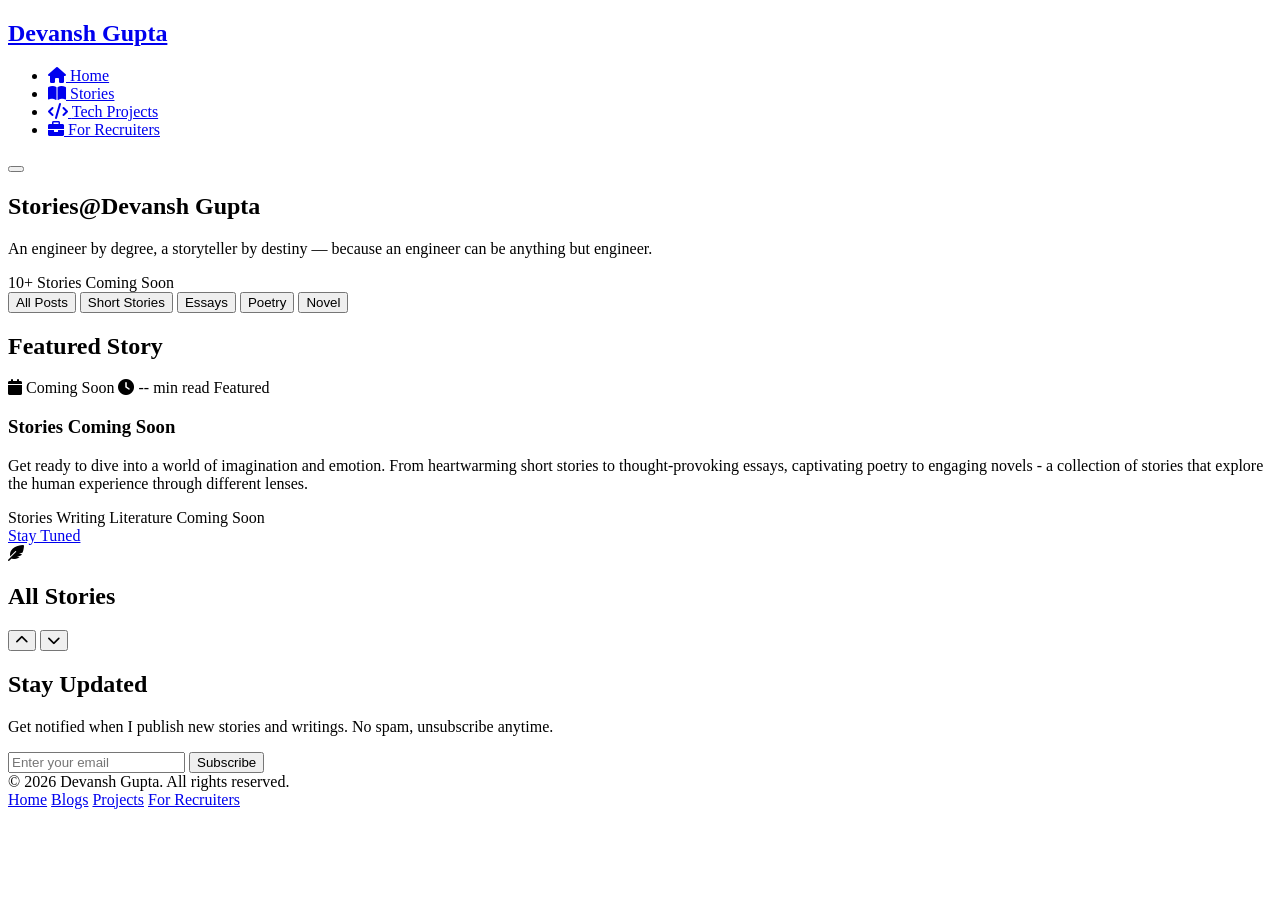
==== blogs.html @ 72671ee0 "Add Expense Tracker project and fix portfolio page bugs" ====
<!DOCTYPE html>
<html lang="en" class="dark">
<head>
    <meta charset="UTF-8" />
    <meta name="viewport" content="width=device-width, initial-scale=1" />
    <!-- EDIT: Change the page title that appears in browser tab -->
    <title>Blogs - Devansh Gupta</title>
    <link rel="stylesheet" href="assests/css/blogs.css" />
    <link
        href="https://cdnjs.cloudflare.com/ajax/libs/font-awesome/6.0.0/css/all.min.css"
        rel="stylesheet"
    />
</head>
<body>
    <!-- ==================== NAVIGATION SECTION ==================== -->
   <!-- ============== NAVIGATION BAR ============== -->
<nav class="navbar" role="navigation" aria-label="Main navigation">
    <div class="nav-container">
        <div class="nav-logo">
            <h2><a href="index.html" aria-label="Devansh Gupta - Go to homepage">Devansh Gupta</a></h2>
        </div>
        
        <ul class="nav-menu" id="nav-menu" role="menubar" aria-hidden="false">
            <li class="nav-item" role="none">
                <a href="index.html" class="nav-link" role="menuitem">
                    <i class="fas fa-home" aria-hidden="true"></i>
                    <span>Home</span>
                </a>
            </li>
            <li class="nav-item" role="none">
                <a href="blogs.html" class="nav-link" role="menuitem">
                    <i class="fas fa-book-open" aria-hidden="true"></i>
                    <span>Stories</span>
                </a>
            </li>
            <li class="nav-item" role="none">
                <a href="tech-projects.html" class="nav-link" role="menuitem">
                    <i class="fas fa-code" aria-hidden="true"></i>
                    <span>Tech Projects</span>
                </a>
            </li>
            <li class="nav-item" role="none">
                <a href="jobs.html" class="nav-link" role="menuitem">
                    <i class="fas fa-briefcase" aria-hidden="true"></i>
                    <span>For Recruiters</span>
                </a>
            </li>
        </ul>
        
        <div class="nav-controls">
            <button class="nav-toggle" id="mobile-menu" aria-label="Toggle mobile menu" aria-expanded="false" aria-controls="nav-menu">
                <span class="bar" aria-hidden="true"></span>
                <span class="bar" aria-hidden="true"></span>
                <span class="bar" aria-hidden="true"></span>
            </button>
        </div>
    </div>
</nav>


    <!-- ==================== HERO SECTION ==================== -->
    <section class="page-hero">
        <div class="container">
            <div class="hero-content">
                <h1 class="page-title">Stories@Devansh Gupta</h1>
                <p class="page-subtitle">
                    An engineer by degree, a storyteller by destiny — because an engineer can be anything but engineer.
                </p>
                <div class="hero-stats">
                    <div class="stat-item">
                        <span class="stat-number">10+</span>
                        <span class="stat-label">Stories Coming Soon</span>
                    </div>
                </div>
            </div>
        </div>
    </section>

    <!-- ==================== BLOG CATEGORIES FILTER ==================== -->
    <section class="blog-categories">
        <div class="container">
            <div class="category-filters">
                <button class="filter-btn active" data-category="all">All Posts</button>
                <button class="filter-btn" data-category="short-stories">Short Stories</button>
                <button class="filter-btn" data-category="essays">Essays</button>
                <button class="filter-btn" data-category="poetry">Poetry</button>
                <button class="filter-btn" data-category="novel">Novel</button>
            </div>
        </div>
    </section>

    <!-- ==================== FEATURED ARTICLE ==================== -->
    <section class="featured-post">
        <div class="container">
            <h2 class="section-title">Featured Story</h2>
            <article class="featured-article">
                <div class="featured-content">
                    <div class="featured-text">
                        <div class="article-meta">
                            <span class="article-date">
                                <i class="fas fa-calendar"></i>
                                Coming Soon
                            </span>
                            <span class="article-read-time">
                                <i class="fas fa-clock"></i>
                                -- min read
                            </span>
                            <span class="article-category featured-category">Featured</span>
                        </div>
                        <h3 class="featured-title">Stories Coming Soon</h3>
                        <p class="featured-excerpt">
                            Get ready to dive into a world of imagination and emotion. From heartwarming 
                            short stories to thought-provoking essays, captivating poetry to engaging novels - 
                            a collection of stories that explore the human experience through different lenses.
                        </p>
                        <div class="article-tags">
                            <span class="tag">Stories</span>
                            <span class="tag">Writing</span>
                            <span class="tag">Literature</span>
                            <span class="tag">Coming Soon</span>
                        </div>
                        <a href="#" class="btn btn-primary">Stay Tuned</a>
                    </div>
                    <div class="featured-image">
                        <div class="image-placeholder">
                            <i class="fas fa-feather-alt"></i>
                        </div>
                    </div>
                </div>
            </article>
        </div>
    </section>

    <!-- ==================== ALL BLOG POSTS GRID WITH SCROLL FUNCTIONALITY ==================== -->
    <section class="all-posts">
        <div class="container">
            <h2 class="section-title">All Stories</h2>
            <div class="blogs-scroll-container" id="blogsScrollContainer">
                <div class="blog-grid">

                    <!--
                    NOTE: Add your custom blog cards here in future,
                    following this boilerplate structure:

                    <article class="blog-card" data-category="CATEGORY_NAME">
                        <div class="blog-image">
                            <div class="image-placeholder">
                                <i class="fas fa-ICON_NAME"></i>
                            </div>
                            <div class="blog-category">
                                <span class="category-badge CATEGORY_NAME_CLASS">Category Display Name</span>
                            </div>
                        </div>
                        <div class="blog-content">
                            <div class="blog-meta">
                                <span class="blog-date">
                                    <i class="fas fa-calendar"></i>
                                    DATE_HERE
                                </span>
                                <span class="blog-read-time">
                                    <i class="fas fa-clock"></i>
                                    READ_TIME_HERE
                                </span>
                            </div>
                            <h3 class="blog-title">BLOG TITLE HERE</h3>
                            <p class="blog-excerpt">
                                Brief description or excerpt of the blog post.
                            </p>
                            <div class="blog-tags">
                                <span class="tag">TAG 1</span>
                                <span class="tag">TAG 2</span>
                                Add more tags as needed
                            </div>
                            <a href="YOUR_BLOG_LINK" class="blog-link">Read More</a>
                        </div>
                    </article>
                    -->

                </div>
            </div>

            <div class="blogs-scroll-indicator">
                <div class="blogs-scroll-progress" id="blogsScrollProgress"></div>
            </div>
            
            <div class="blogs-scroll-controls">
                <button class="blogs-scroll-btn" id="blogsScrollUp" aria-label="Scroll up" title="Scroll Up">
                    <i class="fas fa-chevron-up"></i>
                </button>
                <button class="blogs-scroll-btn" id="blogsScrollDown" aria-label="Scroll down" title="Scroll Down">
                    <i class="fas fa-chevron-down"></i>
                </button>
            </div>

            <div class="load-more-section" style="display: none;">
                <button class="btn btn-secondary load-more-btn">
                    <i class="fas fa-plus"></i>
                    Load More Stories
                </button>
            </div>
        </div>
    </section>

    <!-- ==================== NEWSLETTER SIGNUP ==================== -->
    <section class="newsletter-section">
        <div class="container">
            <div class="newsletter-content">
                <div class="newsletter-text">
                    <h2>Stay Updated</h2>
                    <p>Get notified when I publish new stories and writings. No spam, unsubscribe anytime.</p>
                </div>
                <form class="newsletter-form">
                    <input type="email" placeholder="Enter your email" class="newsletter-input" />
                    <button type="submit" class="btn btn-primary">Subscribe</button>
                </form>
            </div>
        </div>
    </section>

    <!-- ==================== FOOTER ==================== -->
    <footer class="footer">
        <div class="container">
            <div class="footer-content">
                <div class="footer-text">
                    <p>&copy; 2025 Devansh Gupta. All rights reserved.</p>

                </div>
                <div class="footer-links">
                    <a href="index.html">Home</a>
                    <a href="blogs.html">Blogs</a>
                    <a href="tech-projects.html">Projects</a>
                    <a href="jobs.html">For Recruiters</a>
                </div>
            </div>
        </div>
    </footer>

    <!-- JavaScript files - don't edit unless you know what you're doing -->
    <script src="assests/js/script.js"></script>
    <script src="assests/js/blogs.js"></script>
</body>
</html>
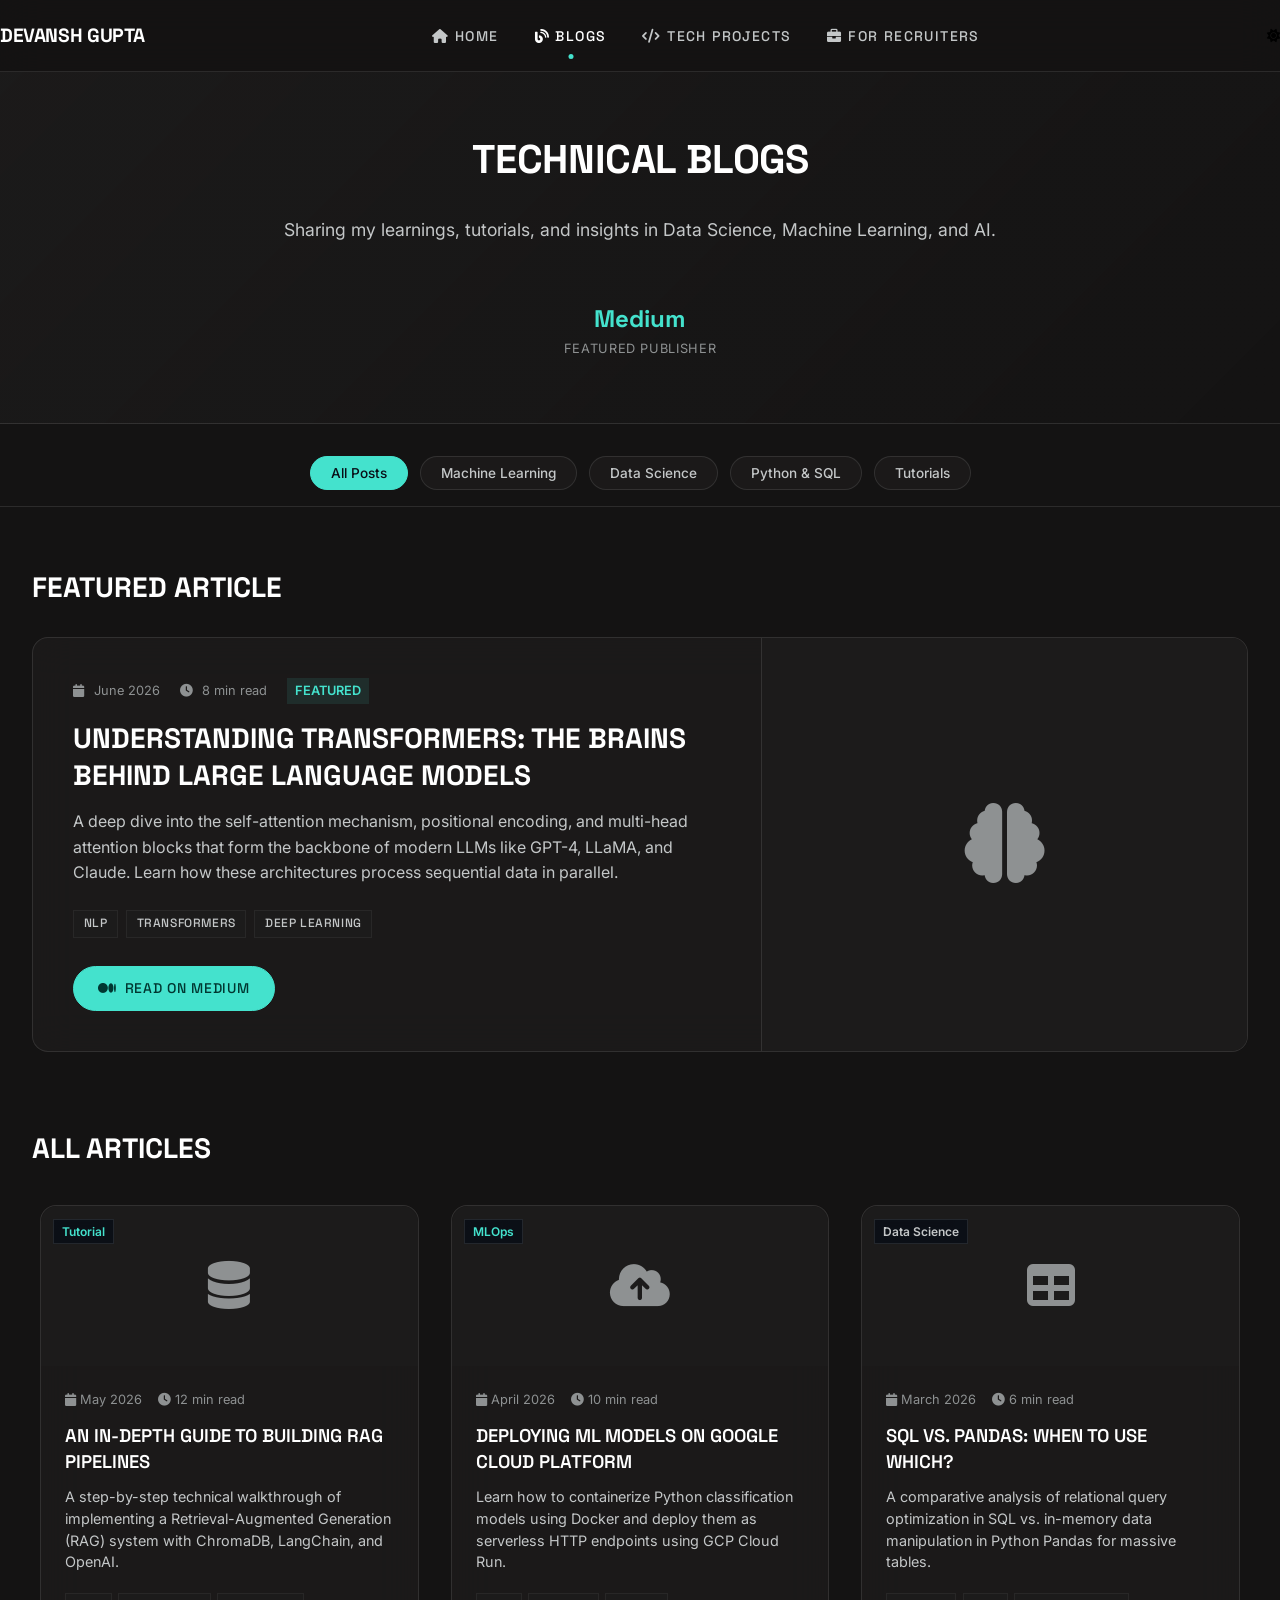
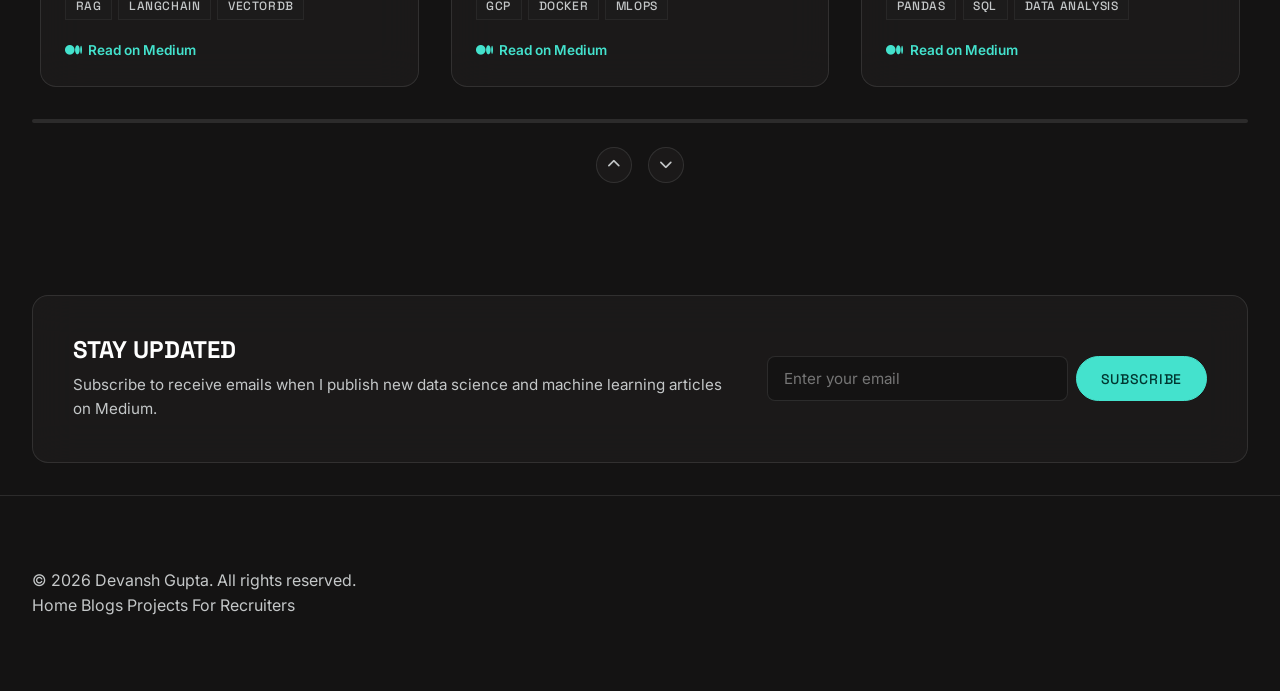
==== commit d8d94c54: "Redesign CSS using Neural Precision design system, highlight hybrid MLE/SDE profile, simplify projec" ====
--- a/blogs.html
+++ b/blogs.html
@@ -3,73 +3,73 @@
 <head>
     <meta charset="UTF-8" />
     <meta name="viewport" content="width=device-width, initial-scale=1" />
-    <!-- EDIT: Change the page title that appears in browser tab -->
     <title>Blogs - Devansh Gupta</title>
+    
+    <!-- Styles -->
+    <link rel="stylesheet" href="assests/css/global.css" />
     <link rel="stylesheet" href="assests/css/blogs.css" />
-    <link
-        href="https://cdnjs.cloudflare.com/ajax/libs/font-awesome/6.0.0/css/all.min.css"
-        rel="stylesheet"
-    />
+    <link href="https://cdnjs.cloudflare.com/ajax/libs/font-awesome/6.0.0/css/all.min.css" rel="stylesheet" />
 </head>
 <body>
     <!-- ==================== NAVIGATION SECTION ==================== -->
-   <!-- ============== NAVIGATION BAR ============== -->
-<nav class="navbar" role="navigation" aria-label="Main navigation">
-    <div class="nav-container">
-        <div class="nav-logo">
-            <h2><a href="index.html" aria-label="Devansh Gupta - Go to homepage">Devansh Gupta</a></h2>
-        </div>
-        
-        <ul class="nav-menu" id="nav-menu" role="menubar" aria-hidden="false">
-            <li class="nav-item" role="none">
-                <a href="index.html" class="nav-link" role="menuitem">
-                    <i class="fas fa-home" aria-hidden="true"></i>
-                    <span>Home</span>
-                </a>
-            </li>
-            <li class="nav-item" role="none">
-                <a href="blogs.html" class="nav-link" role="menuitem">
-                    <i class="fas fa-book-open" aria-hidden="true"></i>
-                    <span>Stories</span>
-                </a>
-            </li>
-            <li class="nav-item" role="none">
-                <a href="tech-projects.html" class="nav-link" role="menuitem">
-                    <i class="fas fa-code" aria-hidden="true"></i>
-                    <span>Tech Projects</span>
-                </a>
-            </li>
-            <li class="nav-item" role="none">
-                <a href="jobs.html" class="nav-link" role="menuitem">
-                    <i class="fas fa-briefcase" aria-hidden="true"></i>
-                    <span>For Recruiters</span>
-                </a>
-            </li>
-        </ul>
-        
-        <div class="nav-controls">
-            <button class="nav-toggle" id="mobile-menu" aria-label="Toggle mobile menu" aria-expanded="false" aria-controls="nav-menu">
-                <span class="bar" aria-hidden="true"></span>
-                <span class="bar" aria-hidden="true"></span>
-                <span class="bar" aria-hidden="true"></span>
-            </button>
-        </div>
-    </div>
-</nav>
-
+    <nav class="navbar" role="navigation" aria-label="Main navigation">
+        <div class="nav-container">
+            <div class="nav-logo">
+                <h2><a href="index.html" aria-label="Devansh Gupta - Go to homepage">Devansh Gupta</a></h2>
+            </div>
+            
+            <ul class="nav-menu" id="nav-menu" role="menubar" aria-hidden="false">
+                <li class="nav-item" role="none">
+                    <a href="index.html" class="nav-link" role="menuitem">
+                        <i class="fas fa-home" aria-hidden="true"></i>
+                        <span>Home</span>
+                    </a>
+                </li>
+                <li class="nav-item" role="none">
+                    <a href="blogs.html" class="nav-link" role="menuitem">
+                        <i class="fas fa-blog" aria-hidden="true"></i>
+                        <span>Blogs</span>
+                    </a>
+                </li>
+                <li class="nav-item" role="none">
+                    <a href="tech-projects.html" class="nav-link" role="menuitem">
+                        <i class="fas fa-code" aria-hidden="true"></i>
+                        <span>Tech Projects</span>
+                    </a>
+                </li>
+                <li class="nav-item" role="none">
+                    <a href="jobs.html" class="nav-link" role="menuitem">
+                        <i class="fas fa-briefcase" aria-hidden="true"></i>
+                        <span>For Recruiters</span>
+                    </a>
+                </li>
+            </ul>
+            
+            <div class="nav-controls">
+                <button class="theme-toggle-btn" aria-label="Toggle theme" title="Toggle Theme">
+                    <i class="fas fa-sun" aria-hidden="true"></i>
+                </button>
+                <button class="nav-toggle" id="mobile-menu" aria-label="Toggle mobile menu" aria-expanded="false" aria-controls="nav-menu">
+                    <span class="bar" aria-hidden="true"></span>
+                    <span class="bar" aria-hidden="true"></span>
+                    <span class="bar" aria-hidden="true"></span>
+                </button>
+            </div>
+        </div>
+    </nav>
 
     <!-- ==================== HERO SECTION ==================== -->
     <section class="page-hero">
         <div class="container">
             <div class="hero-content">
-                <h1 class="page-title">Stories@Devansh Gupta</h1>
+                <h1 class="page-title">Technical Blogs</h1>
                 <p class="page-subtitle">
-                    An engineer by degree, a storyteller by destiny — because an engineer can be anything but engineer.
+                    Sharing my learnings, tutorials, and insights in Data Science, Machine Learning, and AI.
                 </p>
                 <div class="hero-stats">
                     <div class="stat-item">
-                        <span class="stat-number">10+</span>
-                        <span class="stat-label">Stories Coming Soon</span>
+                        <span class="stat-number">Medium</span>
+                        <span class="stat-label">Featured Publisher</span>
                     </div>
                 </div>
             </div>
@@ -81,10 +81,10 @@
         <div class="container">
             <div class="category-filters">
                 <button class="filter-btn active" data-category="all">All Posts</button>
-                <button class="filter-btn" data-category="short-stories">Short Stories</button>
-                <button class="filter-btn" data-category="essays">Essays</button>
-                <button class="filter-btn" data-category="poetry">Poetry</button>
-                <button class="filter-btn" data-category="novel">Novel</button>
+                <button class="filter-btn" data-category="machine-learning">Machine Learning</button>
+                <button class="filter-btn" data-category="data-science">Data Science</button>
+                <button class="filter-btn" data-category="python-sql">Python & SQL</button>
+                <button class="filter-btn" data-category="tutorials">Tutorials</button>
             </div>
         </div>
     </section>
@@ -92,38 +92,39 @@
     <!-- ==================== FEATURED ARTICLE ==================== -->
     <section class="featured-post">
         <div class="container">
-            <h2 class="section-title">Featured Story</h2>
-            <article class="featured-article">
+            <h2 class="section-title">Featured Article</h2>
+            <article class="featured-article card-aesthetic">
                 <div class="featured-content">
                     <div class="featured-text">
                         <div class="article-meta">
                             <span class="article-date">
                                 <i class="fas fa-calendar"></i>
-                                Coming Soon
+                                June 2026
                             </span>
                             <span class="article-read-time">
                                 <i class="fas fa-clock"></i>
-                                -- min read
+                                8 min read
                             </span>
                             <span class="article-category featured-category">Featured</span>
                         </div>
-                        <h3 class="featured-title">Stories Coming Soon</h3>
+                        <h3 class="featured-title">Understanding Transformers: The Brains Behind Large Language Models</h3>
                         <p class="featured-excerpt">
-                            Get ready to dive into a world of imagination and emotion. From heartwarming 
-                            short stories to thought-provoking essays, captivating poetry to engaging novels - 
-                            a collection of stories that explore the human experience through different lenses.
+                            A deep dive into the self-attention mechanism, positional encoding, and multi-head attention blocks that form the backbone of modern LLMs like GPT-4, LLaMA, and Claude. Learn how these architectures process sequential data in parallel.
                         </p>
                         <div class="article-tags">
-                            <span class="tag">Stories</span>
-                            <span class="tag">Writing</span>
-                            <span class="tag">Literature</span>
-                            <span class="tag">Coming Soon</span>
-                        </div>
-                        <a href="#" class="btn btn-primary">Stay Tuned</a>
+                            <span class="tag">NLP</span>
+                            <span class="tag">Transformers</span>
+                            <span class="tag">Deep Learning</span>
+                        </div>
+                        <div class="featured-cta">
+                            <a href="#" class="btn btn-primary" target="_blank" rel="noopener">
+                                <i class="fab fa-medium"></i> Read on Medium
+                            </a>
+                        </div>
                     </div>
                     <div class="featured-image">
                         <div class="image-placeholder">
-                            <i class="fas fa-feather-alt"></i>
+                            <i class="fas fa-brain"></i>
                         </div>
                     </div>
                 </div>
@@ -134,47 +135,118 @@
     <!-- ==================== ALL BLOG POSTS GRID WITH SCROLL FUNCTIONALITY ==================== -->
     <section class="all-posts">
         <div class="container">
-            <h2 class="section-title">All Stories</h2>
+            <h2 class="section-title">All Articles</h2>
+            
             <div class="blogs-scroll-container" id="blogsScrollContainer">
                 <div class="blog-grid">
 
-                    <!--
-                    NOTE: Add your custom blog cards here in future,
-                    following this boilerplate structure:
-
-                    <article class="blog-card" data-category="CATEGORY_NAME">
+                    <!-- Blog Card 1: RAG -->
+                    <article class="blog-card card-aesthetic" data-category="machine-learning tutorials">
                         <div class="blog-image">
                             <div class="image-placeholder">
-                                <i class="fas fa-ICON_NAME"></i>
+                                <i class="fas fa-database"></i>
                             </div>
                             <div class="blog-category">
-                                <span class="category-badge CATEGORY_NAME_CLASS">Category Display Name</span>
+                                <span class="category-badge tutorials">Tutorial</span>
                             </div>
                         </div>
                         <div class="blog-content">
                             <div class="blog-meta">
                                 <span class="blog-date">
                                     <i class="fas fa-calendar"></i>
-                                    DATE_HERE
+                                    May 2026
                                 </span>
                                 <span class="blog-read-time">
                                     <i class="fas fa-clock"></i>
-                                    READ_TIME_HERE
-                                </span>
-                            </div>
-                            <h3 class="blog-title">BLOG TITLE HERE</h3>
+                                    12 min read
+                                </span>
+                            </div>
+                            <h3 class="blog-title">An In-Depth Guide to Building RAG Pipelines</h3>
                             <p class="blog-excerpt">
-                                Brief description or excerpt of the blog post.
+                                A step-by-step technical walkthrough of implementing a Retrieval-Augmented Generation (RAG) system with ChromaDB, LangChain, and OpenAI.
                             </p>
                             <div class="blog-tags">
-                                <span class="tag">TAG 1</span>
-                                <span class="tag">TAG 2</span>
-                                Add more tags as needed
-                            </div>
-                            <a href="YOUR_BLOG_LINK" class="blog-link">Read More</a>
+                                <span class="tag">RAG</span>
+                                <span class="tag">LangChain</span>
+                                <span class="tag">VectorDB</span>
+                            </div>
+                            <a href="#" class="blog-link" target="_blank" rel="noopener">
+                                <i class="fab fa-medium"></i> Read on Medium
+                            </a>
                         </div>
                     </article>
-                    -->
+
+                    <!-- Blog Card 2: GCP Deployment -->
+                    <article class="blog-card card-aesthetic" data-category="tutorials">
+                        <div class="blog-image">
+                            <div class="image-placeholder">
+                                <i class="fas fa-cloud-upload-alt"></i>
+                            </div>
+                            <div class="blog-category">
+                                <span class="category-badge tutorials">MLOps</span>
+                            </div>
+                        </div>
+                        <div class="blog-content">
+                            <div class="blog-meta">
+                                <span class="blog-date">
+                                    <i class="fas fa-calendar"></i>
+                                    April 2026
+                                </span>
+                                <span class="blog-read-time">
+                                    <i class="fas fa-clock"></i>
+                                    10 min read
+                                </span>
+                            </div>
+                            <h3 class="blog-title">Deploying ML Models on Google Cloud Platform</h3>
+                            <p class="blog-excerpt">
+                                Learn how to containerize Python classification models using Docker and deploy them as serverless HTTP endpoints using GCP Cloud Run.
+                            </p>
+                            <div class="blog-tags">
+                                <span class="tag">GCP</span>
+                                <span class="tag">Docker</span>
+                                <span class="tag">MLOps</span>
+                            </div>
+                            <a href="#" class="blog-link" target="_blank" rel="noopener">
+                                <i class="fab fa-medium"></i> Read on Medium
+                            </a>
+                        </div>
+                    </article>
+
+                    <!-- Blog Card 3: Pandas & SQL -->
+                    <article class="blog-card card-aesthetic" data-category="data-science python-sql">
+                        <div class="blog-image">
+                            <div class="image-placeholder">
+                                <i class="fas fa-table"></i>
+                            </div>
+                            <div class="blog-category">
+                                <span class="category-badge data-science">Data Science</span>
+                            </div>
+                        </div>
+                        <div class="blog-content">
+                            <div class="blog-meta">
+                                <span class="blog-date">
+                                    <i class="fas fa-calendar"></i>
+                                    March 2026
+                                </span>
+                                <span class="blog-read-time">
+                                    <i class="fas fa-clock"></i>
+                                    6 min read
+                                </span>
+                            </div>
+                            <h3 class="blog-title">SQL vs. Pandas: When to Use Which?</h3>
+                            <p class="blog-excerpt">
+                                A comparative analysis of relational query optimization in SQL vs. in-memory data manipulation in Python Pandas for massive tables.
+                            </p>
+                            <div class="blog-tags">
+                                <span class="tag">Pandas</span>
+                                <span class="tag">SQL</span>
+                                <span class="tag">Data Analysis</span>
+                            </div>
+                            <a href="#" class="blog-link" target="_blank" rel="noopener">
+                                <i class="fab fa-medium"></i> Read on Medium
+                            </a>
+                        </div>
+                    </article>
 
                 </div>
             </div>
@@ -191,26 +263,19 @@
                     <i class="fas fa-chevron-down"></i>
                 </button>
             </div>
-
-            <div class="load-more-section" style="display: none;">
-                <button class="btn btn-secondary load-more-btn">
-                    <i class="fas fa-plus"></i>
-                    Load More Stories
-                </button>
-            </div>
         </div>
     </section>
 
     <!-- ==================== NEWSLETTER SIGNUP ==================== -->
     <section class="newsletter-section">
         <div class="container">
-            <div class="newsletter-content">
+            <div class="newsletter-content card-aesthetic">
                 <div class="newsletter-text">
                     <h2>Stay Updated</h2>
-                    <p>Get notified when I publish new stories and writings. No spam, unsubscribe anytime.</p>
+                    <p>Subscribe to receive emails when I publish new data science and machine learning articles on Medium.</p>
                 </div>
                 <form class="newsletter-form">
-                    <input type="email" placeholder="Enter your email" class="newsletter-input" />
+                    <input type="email" placeholder="Enter your email" class="newsletter-input" required />
                     <button type="submit" class="btn btn-primary">Subscribe</button>
                 </form>
             </div>
@@ -223,7 +288,6 @@
             <div class="footer-content">
                 <div class="footer-text">
                     <p>&copy; 2025 Devansh Gupta. All rights reserved.</p>
-
                 </div>
                 <div class="footer-links">
                     <a href="index.html">Home</a>
@@ -235,7 +299,7 @@
         </div>
     </footer>
 
-    <!-- JavaScript files - don't edit unless you know what you're doing -->
+    <!-- Scripts -->
     <script src="assests/js/script.js"></script>
     <script src="assests/js/blogs.js"></script>
 </body>
--- a/assests/css/global.css
+++ b/assests/css/global.css
@@ -0,0 +1,560 @@
+/* ==========================================================================
+   GLOBAL DESIGN SYSTEM & UTILITIES (global.css)
+   Brand/Theme: Neural Precision (Minimalist-Technical AI/ML/DS Portfolio)
+   Purpose: Strictly curated near-black and teal palette, architectonic
+            Space Grotesk typography, and glassmorphic tonal layering.
+   ========================================================================== */
+
+@import url('https://fonts.googleapis.com/css2?family=Inter:wght@300;400;500;600&family=Space+Grotesk:wght@400;500;600;700;800&display=swap');
+
+/* ==========================================================================
+   1. VARIABLES & DESIGN TOKENS
+   ========================================================================== */
+
+:root {
+    /* Fonts */
+    --font-sans: 'Inter', -apple-system, BlinkMacSystemFont, sans-serif;
+    --font-heading: 'Space Grotesk', -apple-system, BlinkMacSystemFont, sans-serif;
+    
+    /* Rounded Borders Scale */
+    --rounded-sm: 0.5rem;          /* 8px */
+    --rounded-default: 1rem;       /* 16px */
+    --rounded-md: 1.5rem;          /* 24px */
+    --rounded-lg: 2rem;            /* 32px */
+    --rounded-xl: 3rem;            /* 48px */
+    --rounded-full: 9999px;
+    
+    /* Legacy Mapping (Compatibility Layer) */
+    --border-radius: var(--rounded-sm);
+    --border-radius-lg: var(--rounded-default);
+    
+    /* Layout */
+    --navbar-height: 72px;
+    --container-max-width: 1280px;
+    
+    /* Transitions */
+    --transition-fast: 0.15s ease;
+    --transition-normal: 0.25s ease;
+    --transition-slow: 0.4s ease;
+
+    /* Neural Precision Curated Colors - Dark Theme (Default) */
+    --bg-base: #141313;             /* Dark background */
+    --bg-surface: rgba(32, 31, 31, 0.6); /* Surface transparent container */
+    --bg-nav: rgba(20, 19, 19, 0.85);   /* Nav bg */
+    
+    --text-primary: #ffffff;        /* Headlines, labels */
+    --text-secondary: #c4c7c8;      /* Body-lg, body-md */
+    --text-muted: #8e9192;          /* Muted items, borders */
+    
+    --color-primary: #44e2cd;        /* Sophisticated Teal Accent */
+    --color-primary-hover: #62fae3;
+    --color-primary-rgb: 68, 226, 205;
+    --on-primary: #003731;          /* Dark teal for text on solid teal */
+    
+    --color-secondary: #1c1b1b;
+    --color-secondary-hover: #2a2a2a;
+    
+    --color-success: #3cddc7;
+    --color-warning: #fbbf24;
+    --color-error: #ffb4ab;
+    
+    --border-color: rgba(255, 255, 255, 0.1);
+    --border-hover: #44e2cd;
+    
+    --shadow-sm: 0 1px 2px 0 rgba(0, 0, 0, 0.5);
+    --shadow-md: 0 4px 6px -1px rgba(0, 0, 0, 0.5);
+}
+
+/* Neural Precision Light Mode - Clean Slate/Teal contrast */
+.light, html.light {
+    --bg-base: #fcfcfc;
+    --bg-surface: rgba(245, 245, 245, 0.7);
+    --bg-nav: rgba(252, 252, 252, 0.85);
+    
+    --text-primary: #141313;
+    --text-secondary: #525252;
+    --text-muted: #8e9192;
+    
+    --color-primary: #008071;        /* Darker Teal for readability */
+    --color-primary-hover: #006054;
+    --color-primary-rgb: 0, 128, 113;
+    --on-primary: #ffffff;
+    
+    --color-secondary: #f5f5f5;
+    --color-secondary-hover: #e5e5e5;
+    
+    --border-color: rgba(20, 19, 19, 0.1);
+    --border-hover: #008071;
+}
+
+/* ==========================================================================
+   2. RESET & BASE LAYOUT
+   ========================================================================== */
+
+* {
+    margin: 0;
+    padding: 0;
+    box-sizing: border-box;
+}
+
+html {
+    scroll-behavior: smooth;
+    font-size: 16px;
+}
+
+body {
+    font-family: var(--font-sans);
+    background-color: var(--bg-base);
+    color: var(--text-secondary);
+    line-height: 1.6;
+    transition: background-color var(--transition-normal), color var(--transition-normal);
+    padding-top: var(--navbar-height);
+    -webkit-font-smoothing: antialiased;
+}
+
+/* Typography styles matching Neural Precision spec */
+h1, h2, h3, h4, h5, h6 {
+    font-family: var(--font-heading);
+    color: var(--text-primary);
+    line-height: 1.2;
+    margin-bottom: 0.5em;
+    text-transform: uppercase;
+}
+
+p {
+    font-family: var(--font-sans);
+    font-size: 16px;
+    font-weight: 400;
+    line-height: 1.6;
+    color: var(--text-secondary);
+    margin-bottom: 1rem;
+}
+
+a {
+    color: inherit;
+    text-decoration: none;
+    transition: color var(--transition-fast);
+}
+
+a:hover {
+    color: var(--color-primary);
+}
+
+button {
+    font-family: inherit;
+    cursor: pointer;
+    border: none;
+    background: none;
+    transition: all var(--transition-fast);
+}
+
+/* Custom Scrollbar */
+::-webkit-scrollbar {
+    width: 6px;
+    height: 6px;
+}
+
+::-webkit-scrollbar-track {
+    background: var(--bg-base);
+}
+
+::-webkit-scrollbar-thumb {
+    background: var(--border-color);
+    border-radius: var(--rounded-sm);
+}
+
+::-webkit-scrollbar-thumb:hover {
+    background: var(--color-primary);
+}
+
+/* ==========================================================================
+   3. TYPOGRAPHIC UTILITIES
+   ========================================================================== */
+
+.display-xl {
+    font-family: var(--font-heading);
+    font-size: 84px;
+    font-weight: 700;
+    line-height: 1;
+    letter-spacing: 0.02em;
+}
+
+.headline-lg {
+    font-family: var(--font-heading);
+    font-size: 48px;
+    font-weight: 600;
+    line-height: 1.2;
+}
+
+.headline-md {
+    font-family: var(--font-heading);
+    font-size: 32px;
+    font-weight: 600;
+    line-height: 1.2;
+}
+
+.body-lg {
+    font-family: var(--font-sans);
+    font-size: 18px;
+    font-weight: 400;
+    line-height: 1.6;
+}
+
+.body-md {
+    font-family: var(--font-sans);
+    font-size: 16px;
+    font-weight: 400;
+    line-height: 1.6;
+}
+
+.label-mono {
+    font-family: var(--font-heading);
+    font-size: 14px;
+    font-weight: 500;
+    line-height: 1;
+    letter-spacing: 0.1em;
+    text-transform: uppercase;
+}
+
+@media (max-width: 768px) {
+    .display-xl {
+        font-size: 48px;
+        line-height: 1.1;
+    }
+    .headline-lg {
+        font-size: 32px;
+    }
+    .headline-md {
+        font-size: 24px;
+    }
+}
+
+/* ==========================================================================
+   4. LAYOUT & GRID
+   ========================================================================== */
+
+.container {
+    width: 100%;
+    max-width: var(--container-max-width);
+    margin: 0 auto;
+    padding: 0 32px; /* 32px Gutters */
+}
+
+@media (max-width: 768px) {
+    .container {
+        padding: 0 24px; /* 24px margins for mobile */
+    }
+}
+
+/* ==========================================================================
+   5. NAVIGATION HEADER
+   ========================================================================== */
+
+.navbar {
+    position: fixed;
+    top: 0;
+    left: 0;
+    width: 100%;
+    height: var(--navbar-height);
+    background-color: var(--bg-nav);
+    backdrop-filter: blur(20px);
+    -webkit-backdrop-filter: blur(20px);
+    border-bottom: 1px solid var(--border-color);
+    z-index: 1000;
+    transition: background-color var(--transition-normal), border-color var(--transition-normal);
+}
+
+.nav-container {
+    display: flex;
+    justify-content: space-between;
+    align-items: center;
+    height: 100%;
+}
+
+.nav-logo h2 {
+    font-size: 1.2rem;
+    font-weight: 800;
+    margin-bottom: 0;
+    letter-spacing: -0.02em;
+}
+
+.nav-logo a {
+    color: var(--text-primary);
+}
+
+.nav-menu {
+    display: flex;
+    align-items: center;
+    list-style: none;
+    gap: 1.75rem;
+}
+
+.nav-link {
+    font-family: var(--font-heading);
+    font-size: 14px;
+    font-weight: 500;
+    line-height: 1;
+    letter-spacing: 0.1em;
+    text-transform: uppercase;
+    color: var(--text-secondary);
+    position: relative;
+    padding: 0.5rem 0.25rem;
+    transition: color var(--transition-fast);
+}
+
+.nav-link:hover {
+    color: var(--text-primary);
+}
+
+/* Active Nav Dot */
+.nav-link.active {
+    color: var(--text-primary);
+}
+
+.nav-link.active::after {
+    content: '';
+    position: absolute;
+    bottom: -6px;
+    left: 50%;
+    transform: translateX(-50%);
+    width: 5px;
+    height: 5px;
+    background-color: var(--color-primary); /* Teal dot */
+    border-radius: 50%;
+}
+
+.nav-controls {
+    display: flex;
+    align-items: center;
+    gap: 1.25rem;
+}
+
+/* Mobile Toggles */
+.nav-toggle {
+    display: none;
+    flex-direction: column;
+    justify-content: space-between;
+    width: 24px;
+    height: 18px;
+}
+
+.nav-toggle .bar {
+    width: 100%;
+    height: 2px;
+    background-color: var(--text-primary);
+    border-radius: 2px;
+    transition: transform var(--transition-fast), opacity var(--transition-fast);
+}
+
+@media (max-width: 768px) {
+    .nav-toggle {
+        display: flex;
+    }
+    
+    .nav-menu {
+        position: fixed;
+        top: var(--navbar-height);
+        left: -100%;
+        width: 100%;
+        height: calc(100vh - var(--navbar-height));
+        background-color: var(--bg-base);
+        flex-direction: column;
+        align-items: flex-start;
+        padding: 3rem 24px;
+        gap: 1.5rem;
+        transition: left var(--transition-normal);
+        border-top: 1px solid var(--border-color);
+    }
+    
+    .nav-menu.active {
+        left: 0;
+    }
+    
+    .nav-link {
+        width: 100%;
+        padding: 0.75rem 0;
+        font-size: 1.1rem;
+    }
+    
+    .nav-link.active::after {
+        left: 20px;
+        bottom: 50%;
+        transform: translateY(50%);
+    }
+}
+
+/* ==========================================================================
+   6. PILL BUTTONS & STACK CHIPS
+   ========================================================================== */
+
+.btn {
+    display: inline-flex;
+    align-items: center;
+    justify-content: center;
+    gap: 0.5rem;
+    padding: 0.65rem 1.5rem;
+    font-size: 14px;
+    font-family: var(--font-heading);
+    font-weight: 500;
+    text-transform: uppercase;
+    letter-spacing: 0.05em;
+    border-radius: var(--rounded-xl); /* Pill-shaped (3rem) */
+    transition: all var(--transition-fast);
+}
+
+.btn-primary {
+    background-color: var(--color-primary); /* Teal */
+    color: var(--on-primary);              /* Dark text */
+    border: 1px solid var(--color-primary);
+}
+
+.btn-primary:hover {
+    background-color: var(--color-primary-hover);
+    border-color: var(--color-primary-hover);
+    transform: translateY(-1px);
+}
+
+.btn-secondary {
+    background-color: transparent;
+    color: var(--color-primary);
+    border: 1px solid var(--color-primary);
+}
+
+.btn-secondary:hover {
+    background-color: rgba(var(--color-primary-rgb), 0.1);
+    transform: translateY(-1px);
+}
+
+.btn-outline {
+    border: 1px solid var(--border-color);
+    color: var(--text-primary);
+}
+
+.btn-outline:hover {
+    border-color: var(--color-primary);
+    color: var(--color-primary);
+    background-color: rgba(var(--color-primary-rgb), 0.05);
+}
+
+/* Data Chips (Subtle dark grey background, white text, pill-shape) */
+.tech-tag, .tag, .badge-item {
+    font-family: var(--font-heading);
+    font-size: 11px;
+    font-weight: 500;
+    text-transform: uppercase;
+    letter-spacing: 0.05em;
+    padding: 0.3rem 0.8rem;
+    border-radius: var(--rounded-full); /* Pill shape */
+    background-color: #201f1f;          /* Surface container low / dark gray */
+    color: #ffffff;
+    border: 1px solid rgba(255, 255, 255, 0.05);
+    display: inline-block;
+}
+
+.badge-primary {
+    background-color: rgba(var(--color-primary-rgb), 0.1);
+    color: var(--color-primary);
+    border-color: rgba(var(--color-primary-rgb), 0.2);
+}
+
+/* ==========================================================================
+   7. GLASSMORPHISM CARDS (TONAL LAYERING)
+   ========================================================================== */
+
+.card-aesthetic {
+    background-color: rgba(32, 31, 31, 0.6); /* #201f1f at 60% */
+    border: 1px solid rgba(255, 255, 255, 0.1); /* 1px white at 10% */
+    border-radius: var(--rounded-default); /* rounded-lg (1rem) */
+    backdrop-filter: blur(20px);          /* 20px blur */
+    -webkit-backdrop-filter: blur(20px);
+    box-shadow: none;
+    transition: border-color var(--transition-normal), transform var(--transition-normal), background-color var(--transition-normal);
+}
+
+.card-aesthetic:hover {
+    border-color: var(--color-primary);   /* Transitions to Teal */
+    transform: translateY(-4px);
+    background-color: rgba(42, 42, 42, 0.7);
+}
+
+/* ==========================================================================
+   8. CODE BLOCKS
+   ========================================================================== */
+
+code, pre {
+    font-family: SFMono-Regular, Consolas, Monaco, monospace;
+}
+
+pre {
+    background-color: #050505; /* Darker opaque background */
+    padding: 1.25rem;
+    border-radius: var(--rounded-sm);
+    border: 1px solid var(--border-color);
+    overflow-x: auto;
+    color: #e5e2e1;
+}
+
+pre .keyword { color: var(--color-primary); }
+pre .string { color: #f59e0b; }
+
+/* ==========================================================================
+   9. MINIMAL UNDERLINE FORM INPUTS
+   ========================================================================== */
+
+.form-group {
+    position: relative;
+    width: 100%;
+}
+
+.form-group input,
+.form-group textarea {
+    width: 100%;
+    padding: 0.6rem 0;
+    border: none;
+    border-bottom: 1px solid var(--border-color); /* 1px bottom border */
+    background: transparent;
+    color: #ffffff;
+    font-family: inherit;
+    font-size: 16px;
+    transition: border-color var(--transition-fast), border-width var(--transition-fast);
+}
+
+.form-group input:focus,
+.form-group textarea:focus {
+    outline: none;
+    border-bottom: 2px solid var(--color-primary); /* Turns Teal and expands */
+}
+
+/* Floating Label matching label-mono */
+.form-group label {
+    position: absolute;
+    left: 0;
+    top: 0.6rem;
+    color: var(--text-secondary);
+    font-family: var(--font-heading);
+    font-size: 14px;
+    font-weight: 500;
+    letter-spacing: 0.15em;
+    text-transform: uppercase;
+    pointer-events: none;
+    transition: transform var(--transition-fast), font-size var(--transition-fast), color var(--transition-fast);
+    transform-origin: left top;
+}
+
+.form-group input:focus ~ label,
+.form-group input:not(:placeholder-shown) ~ label,
+.form-group textarea:focus ~ label,
+.form-group textarea:not(:placeholder-shown) ~ label {
+    transform: translateY(-1.4rem) scale(0.8);
+    color: var(--color-primary);
+}
+
+/* ==========================================================================
+   10. GENERAL UTILITY STYLES
+   ========================================================================== */
+
+.footer {
+    background-color: var(--bg-base);
+    border-top: 1px solid var(--border-color);
+    padding: var(--navbar-height) 0;
+}
--- a/assests/css/blogs.css
+++ b/assests/css/blogs.css
@@ -0,0 +1,437 @@
+/* ==========================================================================
+   BLOGS PAGE - SPECIFIC CSS (blogs.css)
+   Author: Devansh Gupta (AI/ML & Data Science Portfolio)
+   Purpose: Blog category controls, blog card grids, newsletter forms,
+            and vertical scroll progress containers (clean, professional)
+   ========================================================================== */
+
+/* Hero banner */
+.page-hero {
+    background: linear-gradient(135deg, var(--bg-surface) 0%, var(--bg-base) 100%);
+    border-bottom: 1px solid var(--border-color);
+    padding: 4rem 0;
+    text-align: center;
+}
+
+.hero-content {
+    max-width: 800px;
+    margin: 0 auto;
+    display: flex;
+    flex-direction: column;
+    gap: 1.5rem;
+}
+
+.page-title {
+    font-size: 2.5rem;
+    font-weight: 700;
+    margin-bottom: 0.5rem;
+    letter-spacing: -0.01em;
+}
+
+.page-subtitle {
+    color: var(--text-secondary);
+    font-size: 1.1rem;
+    margin-bottom: 1.5rem;
+}
+
+.hero-stats {
+    display: flex;
+    justify-content: center;
+    margin-top: 0.5rem;
+}
+
+.stat-item {
+    display: flex;
+    flex-direction: column;
+    align-items: center;
+}
+
+.stat-number {
+    font-size: 1.5rem;
+    font-weight: 700;
+    color: var(--color-primary);
+    font-family: var(--font-heading);
+}
+
+.stat-label {
+    font-size: 0.8rem;
+    color: var(--text-muted);
+    text-transform: uppercase;
+    letter-spacing: 0.05em;
+}
+
+/* Category Filter Control */
+.blog-categories {
+    padding: 2rem 0 1rem 0;
+    border-bottom: 1px solid var(--border-color);
+}
+
+.category-filters {
+    display: flex;
+    gap: 0.75rem;
+    flex-wrap: wrap;
+    justify-content: center;
+}
+
+.filter-btn {
+    font-size: 0.85rem;
+    font-weight: 500;
+    padding: 0.5rem 1.25rem;
+    border-radius: 30px;
+    background-color: var(--bg-surface);
+    color: var(--text-secondary);
+    border: 1px solid var(--border-color);
+    transition: all var(--transition-fast);
+}
+
+.filter-btn:hover {
+    color: var(--text-primary);
+    border-color: var(--border-hover);
+    background-color: var(--color-secondary);
+}
+
+.filter-btn.active {
+    background-color: var(--color-primary);
+    color: #ffffff;
+    border-color: var(--color-primary);
+}
+
+.dark .filter-btn.active {
+    color: #090d16;
+}
+
+/* Featured Article Section */
+.featured-post {
+    padding: 4rem 0 2rem 0;
+}
+
+.section-title {
+    font-size: 1.75rem;
+    margin-bottom: 2rem;
+    text-align: left;
+    font-family: var(--font-heading);
+}
+
+.featured-article {
+    overflow: hidden;
+}
+
+.featured-content {
+    display: grid;
+    grid-template-columns: 1.2fr 0.8fr;
+}
+
+@media (max-width: 768px) {
+    .featured-content {
+        grid-template-columns: 1fr;
+    }
+    
+    .featured-image {
+        display: none; /* Hide placeholder image on mobile */
+    }
+}
+
+.featured-text {
+    padding: 2.5rem;
+    display: flex;
+    flex-direction: column;
+    justify-content: center;
+}
+
+.article-meta {
+    display: flex;
+    gap: 1.25rem;
+    font-size: 0.8rem;
+    color: var(--text-muted);
+    margin-bottom: 1rem;
+    align-items: center;
+}
+
+.article-meta i {
+    margin-right: 0.35rem;
+}
+
+.featured-category {
+    font-weight: 600;
+    text-transform: uppercase;
+    color: var(--color-primary);
+    background-color: rgba(var(--color-primary-rgb), 0.1);
+    padding: 0.2rem 0.5rem;
+    border-radius: var(--border-radius-sm);
+}
+
+.featured-title {
+    font-size: 1.75rem;
+    font-weight: 700;
+    margin-bottom: 1rem;
+    line-height: 1.3;
+}
+
+.featured-excerpt {
+    font-size: 1rem;
+    color: var(--text-secondary);
+    line-height: 1.6;
+    margin-bottom: 1.5rem;
+}
+
+.article-tags {
+    display: flex;
+    gap: 0.5rem;
+    flex-wrap: wrap;
+    margin-bottom: 1.75rem;
+}
+
+.tag {
+    font-size: 0.75rem;
+    font-weight: 500;
+    padding: 0.2rem 0.6rem;
+    border-radius: var(--border-radius-sm);
+    background-color: var(--color-secondary);
+    color: var(--text-secondary);
+}
+
+.featured-cta .btn {
+    align-self: flex-start;
+}
+
+.featured-image {
+    background-color: var(--color-secondary);
+    display: flex;
+    align-items: center;
+    justify-content: center;
+    border-left: 1px solid var(--border-color);
+}
+
+.featured-image .image-placeholder {
+    font-size: 5rem;
+    color: var(--text-muted);
+}
+
+/* All Posts Grid & Scroll */
+.all-posts {
+    padding: 3rem 0;
+}
+
+.blogs-scroll-container {
+    overflow-y: auto;
+    max-height: 750px;
+    padding: 0.5rem;
+}
+
+.blog-grid {
+    display: grid;
+    grid-template-columns: repeat(auto-fill, minmax(320px, 1fr));
+    gap: 2rem;
+}
+
+@media (max-width: 576px) {
+    .blog-grid {
+        grid-template-columns: 1fr;
+    }
+}
+
+.blog-card {
+    display: flex;
+    flex-direction: column;
+    height: 100%;
+}
+
+.blog-image {
+    position: relative;
+    height: 160px;
+    background-color: var(--color-secondary);
+    border-top-left-radius: var(--border-radius-lg);
+    border-top-right-radius: var(--border-radius-lg);
+    display: flex;
+    align-items: center;
+    justify-content: center;
+}
+
+.blog-image .image-placeholder {
+    font-size: 3rem;
+    color: var(--text-muted);
+}
+
+.blog-category {
+    position: absolute;
+    top: 12px;
+    left: 12px;
+}
+
+.category-badge {
+    font-size: 0.75rem;
+    font-weight: 600;
+    padding: 0.25rem 0.5rem;
+    border-radius: var(--border-radius-sm);
+    background-color: rgba(9, 13, 22, 0.85);
+    color: #ffffff;
+    backdrop-filter: blur(4px);
+    border: 1px solid rgba(255, 255, 255, 0.1);
+}
+
+.category-badge.tutorials {
+    color: var(--color-primary);
+}
+
+.category-badge.data-science {
+    color: var(--color-accent);
+}
+
+.blog-content {
+    padding: 1.5rem;
+    display: flex;
+    flex-direction: column;
+    flex-grow: 1;
+}
+
+.blog-meta {
+    display: flex;
+    gap: 1rem;
+    font-size: 0.8rem;
+    color: var(--text-muted);
+    margin-bottom: 0.75rem;
+}
+
+.blog-title {
+    font-size: 1.15rem;
+    font-weight: 600;
+    margin-bottom: 0.75rem;
+    line-height: 1.4;
+}
+
+.blog-excerpt {
+    font-size: 0.9rem;
+    color: var(--text-secondary);
+    line-height: 1.5;
+    margin-bottom: 1.25rem;
+    flex-grow: 1;
+}
+
+.blog-tags {
+    display: flex;
+    gap: 0.4rem;
+    flex-wrap: wrap;
+    margin-bottom: 1.25rem;
+}
+
+.blog-link {
+    font-size: 0.85rem;
+    font-weight: 600;
+    color: var(--color-primary);
+    display: inline-flex;
+    align-items: center;
+    gap: 0.4rem;
+    align-self: flex-start;
+}
+
+.blog-link:hover {
+    color: var(--color-primary-hover);
+    text-decoration: underline;
+}
+
+/* Scroll controls */
+.blogs-scroll-indicator {
+    height: 4px;
+    background-color: var(--border-color);
+    margin-top: 1.5rem;
+    border-radius: 2px;
+    position: relative;
+    overflow: hidden;
+}
+
+.blogs-scroll-progress {
+    height: 100%;
+    width: 0;
+    background-color: var(--color-primary);
+    position: absolute;
+    top: 0;
+    left: 0;
+    transition: width var(--transition-fast);
+}
+
+.blogs-scroll-controls {
+    display: flex;
+    justify-content: center;
+    gap: 1rem;
+    margin-top: 1.5rem;
+}
+
+.blogs-scroll-btn {
+    width: 36px;
+    height: 36px;
+    border-radius: 50%;
+    border: 1px solid var(--border-color);
+    background-color: var(--bg-surface);
+    color: var(--text-secondary);
+    display: flex;
+    align-items: center;
+    justify-content: center;
+    cursor: pointer;
+    transition: all var(--transition-fast);
+}
+
+.blogs-scroll-btn:hover {
+    color: var(--text-primary);
+    border-color: var(--border-hover);
+    background-color: var(--color-secondary);
+}
+
+/* Newsletter Section */
+.newsletter-section {
+    padding: 4rem 0 2rem 0;
+}
+
+.newsletter-content {
+    display: flex;
+    justify-content: space-between;
+    align-items: center;
+    padding: 2.5rem;
+    gap: 2rem;
+    flex-wrap: wrap;
+}
+
+.newsletter-text {
+    flex: 1;
+    min-width: 280px;
+}
+
+.newsletter-text h2 {
+    font-size: 1.5rem;
+    margin-bottom: 0.5rem;
+}
+
+.newsletter-text p {
+    color: var(--text-secondary);
+    font-size: 0.95rem;
+    margin-bottom: 0;
+}
+
+.newsletter-form {
+    display: flex;
+    gap: 0.5rem;
+    width: 100%;
+    max-width: 440px;
+    flex-wrap: wrap;
+}
+
+.newsletter-input {
+    flex-grow: 1;
+    min-width: 240px;
+    padding: 0.75rem 1rem;
+    border-radius: var(--border-radius);
+    border: 1px solid var(--border-color);
+    background-color: var(--bg-base);
+    color: var(--text-primary);
+    font-family: inherit;
+    font-size: 0.95rem;
+    transition: border-color var(--transition-fast);
+}
+
+.newsletter-input:focus {
+    outline: none;
+    border-color: var(--color-primary);
+}
+
+.newsletter-form .btn {
+    padding: 0.75rem 1.5rem;
+}
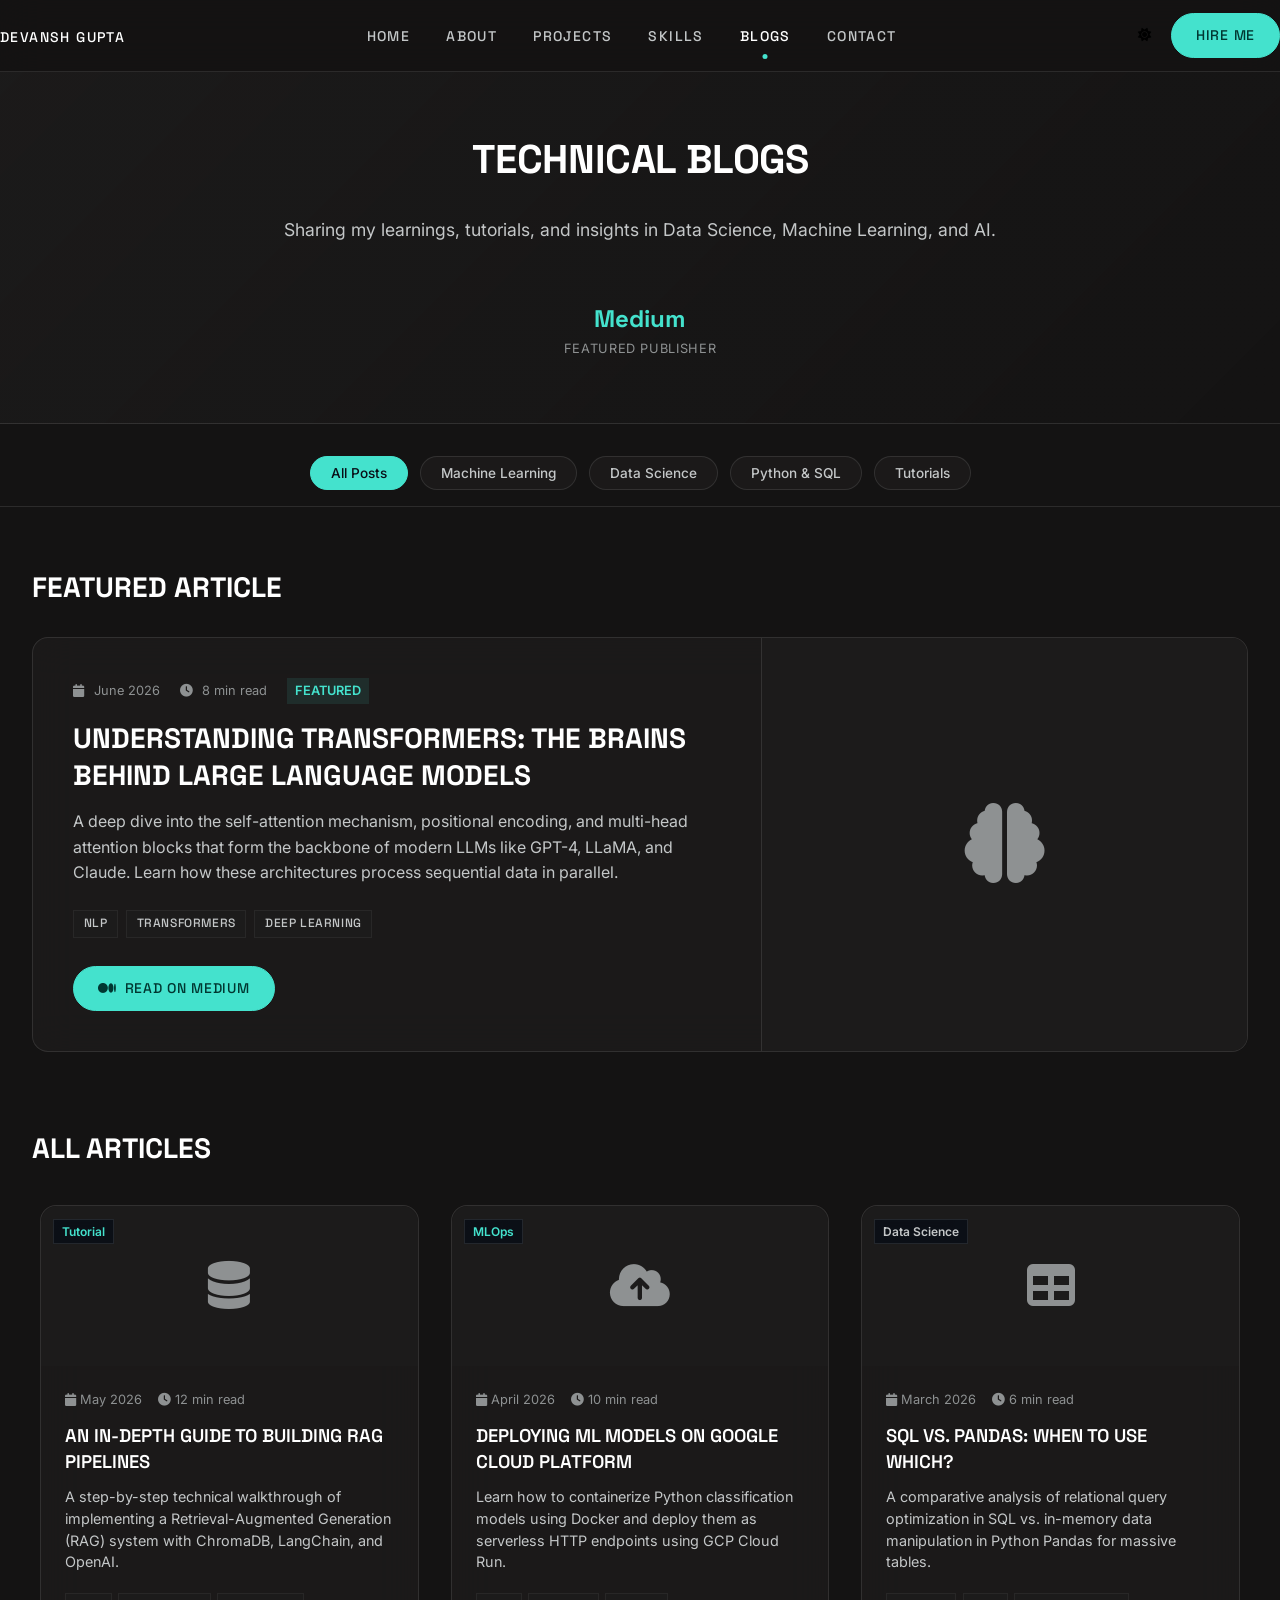
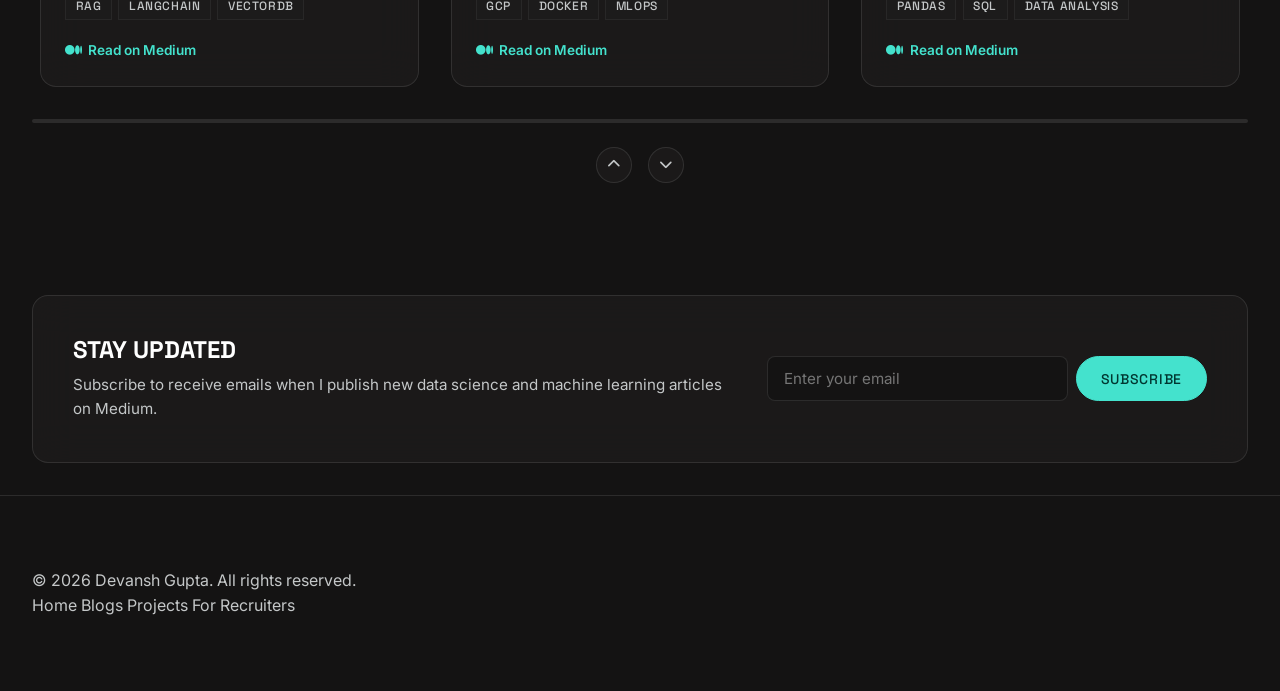
==== commit 7322cd7c: "Fix navbar inconsistencies, remove icon elements, and add homepage scroll spy script to resolve navi" ====
--- a/blogs.html
+++ b/blogs.html
@@ -15,33 +15,27 @@
     <nav class="navbar" role="navigation" aria-label="Main navigation">
         <div class="nav-container">
             <div class="nav-logo">
-                <h2><a href="index.html" aria-label="Devansh Gupta - Go to homepage">Devansh Gupta</a></h2>
+                <h2><a href="index.html" aria-label="Devansh Gupta - Go to homepage" class="label-mono">Devansh Gupta</a></h2>
             </div>
             
             <ul class="nav-menu" id="nav-menu" role="menubar" aria-hidden="false">
                 <li class="nav-item" role="none">
-                    <a href="index.html" class="nav-link" role="menuitem">
-                        <i class="fas fa-home" aria-hidden="true"></i>
-                        <span>Home</span>
-                    </a>
-                </li>
-                <li class="nav-item" role="none">
-                    <a href="blogs.html" class="nav-link" role="menuitem">
-                        <i class="fas fa-blog" aria-hidden="true"></i>
-                        <span>Blogs</span>
-                    </a>
-                </li>
-                <li class="nav-item" role="none">
-                    <a href="tech-projects.html" class="nav-link" role="menuitem">
-                        <i class="fas fa-code" aria-hidden="true"></i>
-                        <span>Tech Projects</span>
-                    </a>
-                </li>
-                <li class="nav-item" role="none">
-                    <a href="jobs.html" class="nav-link" role="menuitem">
-                        <i class="fas fa-briefcase" aria-hidden="true"></i>
-                        <span>For Recruiters</span>
-                    </a>
+                    <a href="index.html#home" class="nav-link" role="menuitem">Home</a>
+                </li>
+                <li class="nav-item" role="none">
+                    <a href="index.html#about-work" class="nav-link" role="menuitem">About</a>
+                </li>
+                <li class="nav-item" role="none">
+                    <a href="tech-projects.html" class="nav-link" role="menuitem">Projects</a>
+                </li>
+                <li class="nav-item" role="none">
+                    <a href="index.html#skills-stack" class="nav-link" role="menuitem">Skills</a>
+                </li>
+                <li class="nav-item" role="none">
+                    <a href="blogs.html" class="nav-link" role="menuitem">Blogs</a>
+                </li>
+                <li class="nav-item" role="none">
+                    <a href="index.html#contact" class="nav-link" role="menuitem">Contact</a>
                 </li>
             </ul>
             
@@ -49,6 +43,7 @@
                 <button class="theme-toggle-btn" aria-label="Toggle theme" title="Toggle Theme">
                     <i class="fas fa-sun" aria-hidden="true"></i>
                 </button>
+                <a href="jobs.html" class="btn btn-primary" role="button">Hire Me</a>
                 <button class="nav-toggle" id="mobile-menu" aria-label="Toggle mobile menu" aria-expanded="false" aria-controls="nav-menu">
                     <span class="bar" aria-hidden="true"></span>
                     <span class="bar" aria-hidden="true"></span>
